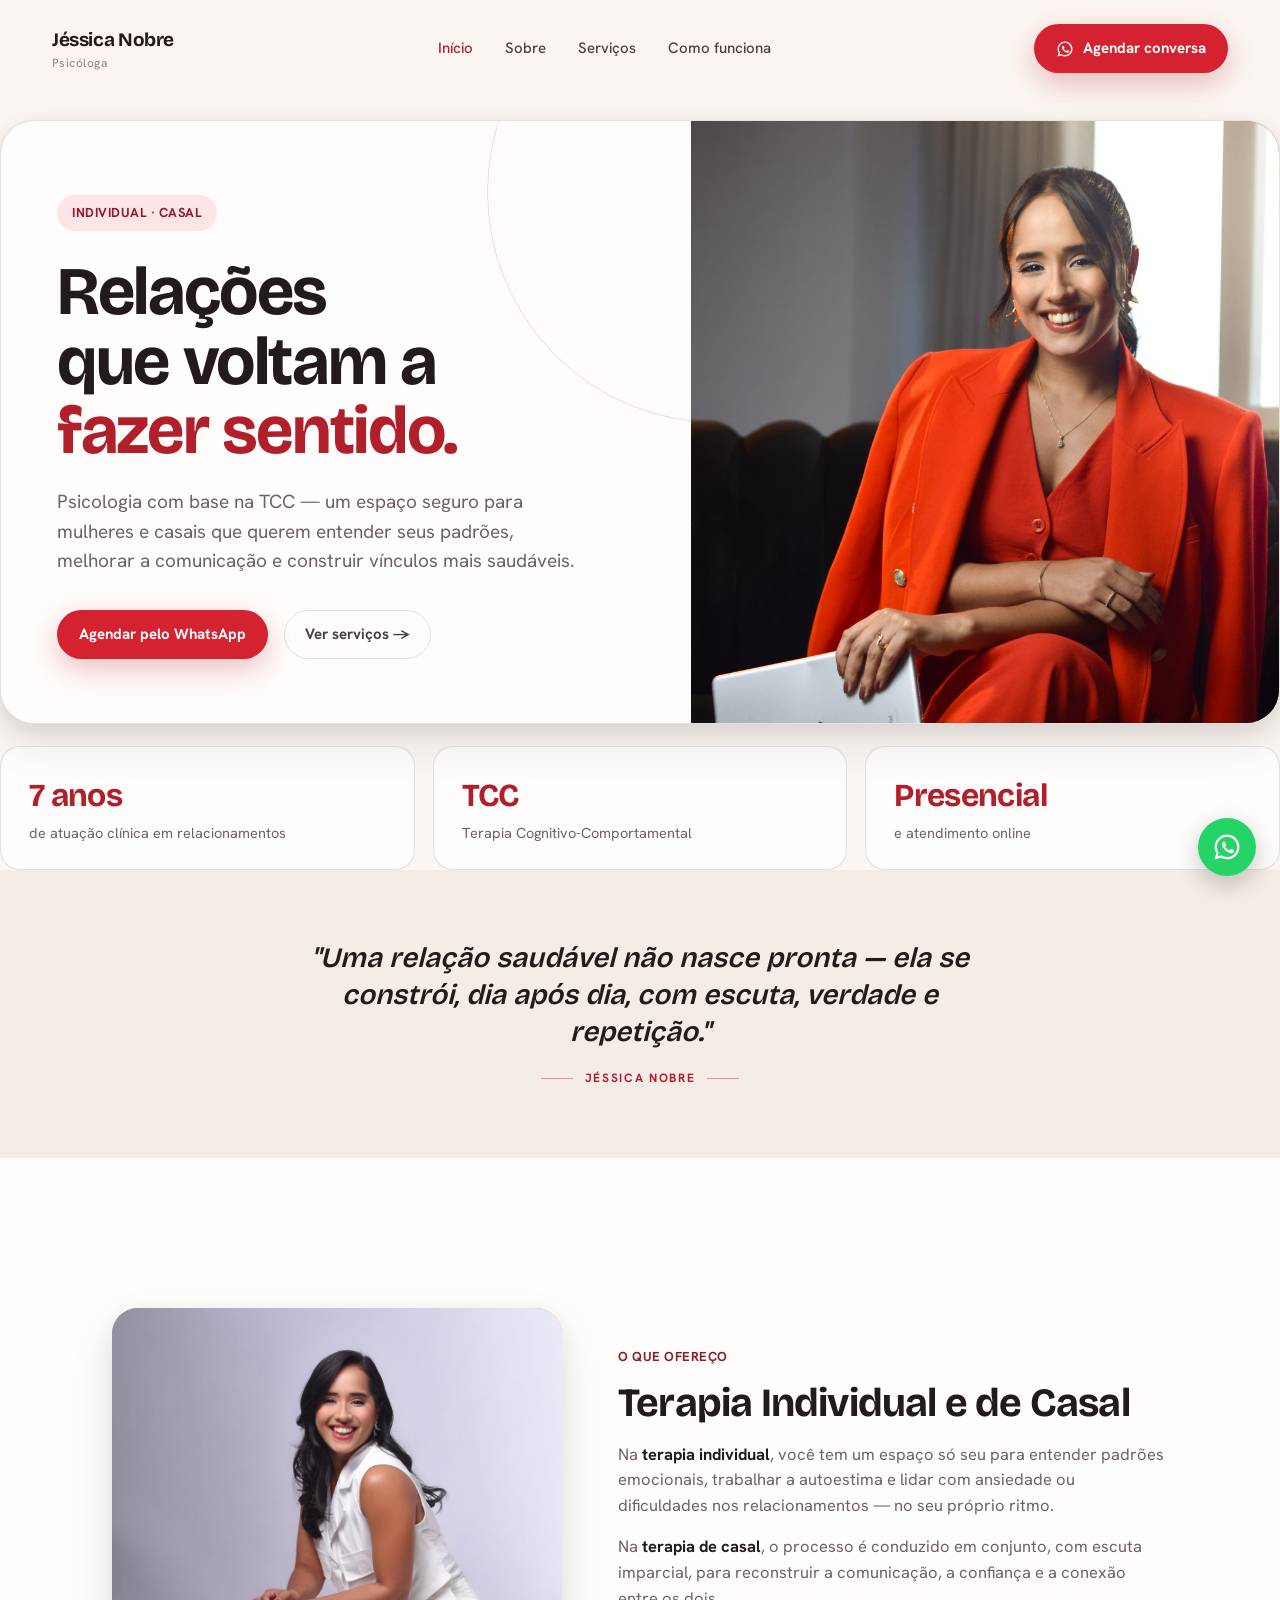
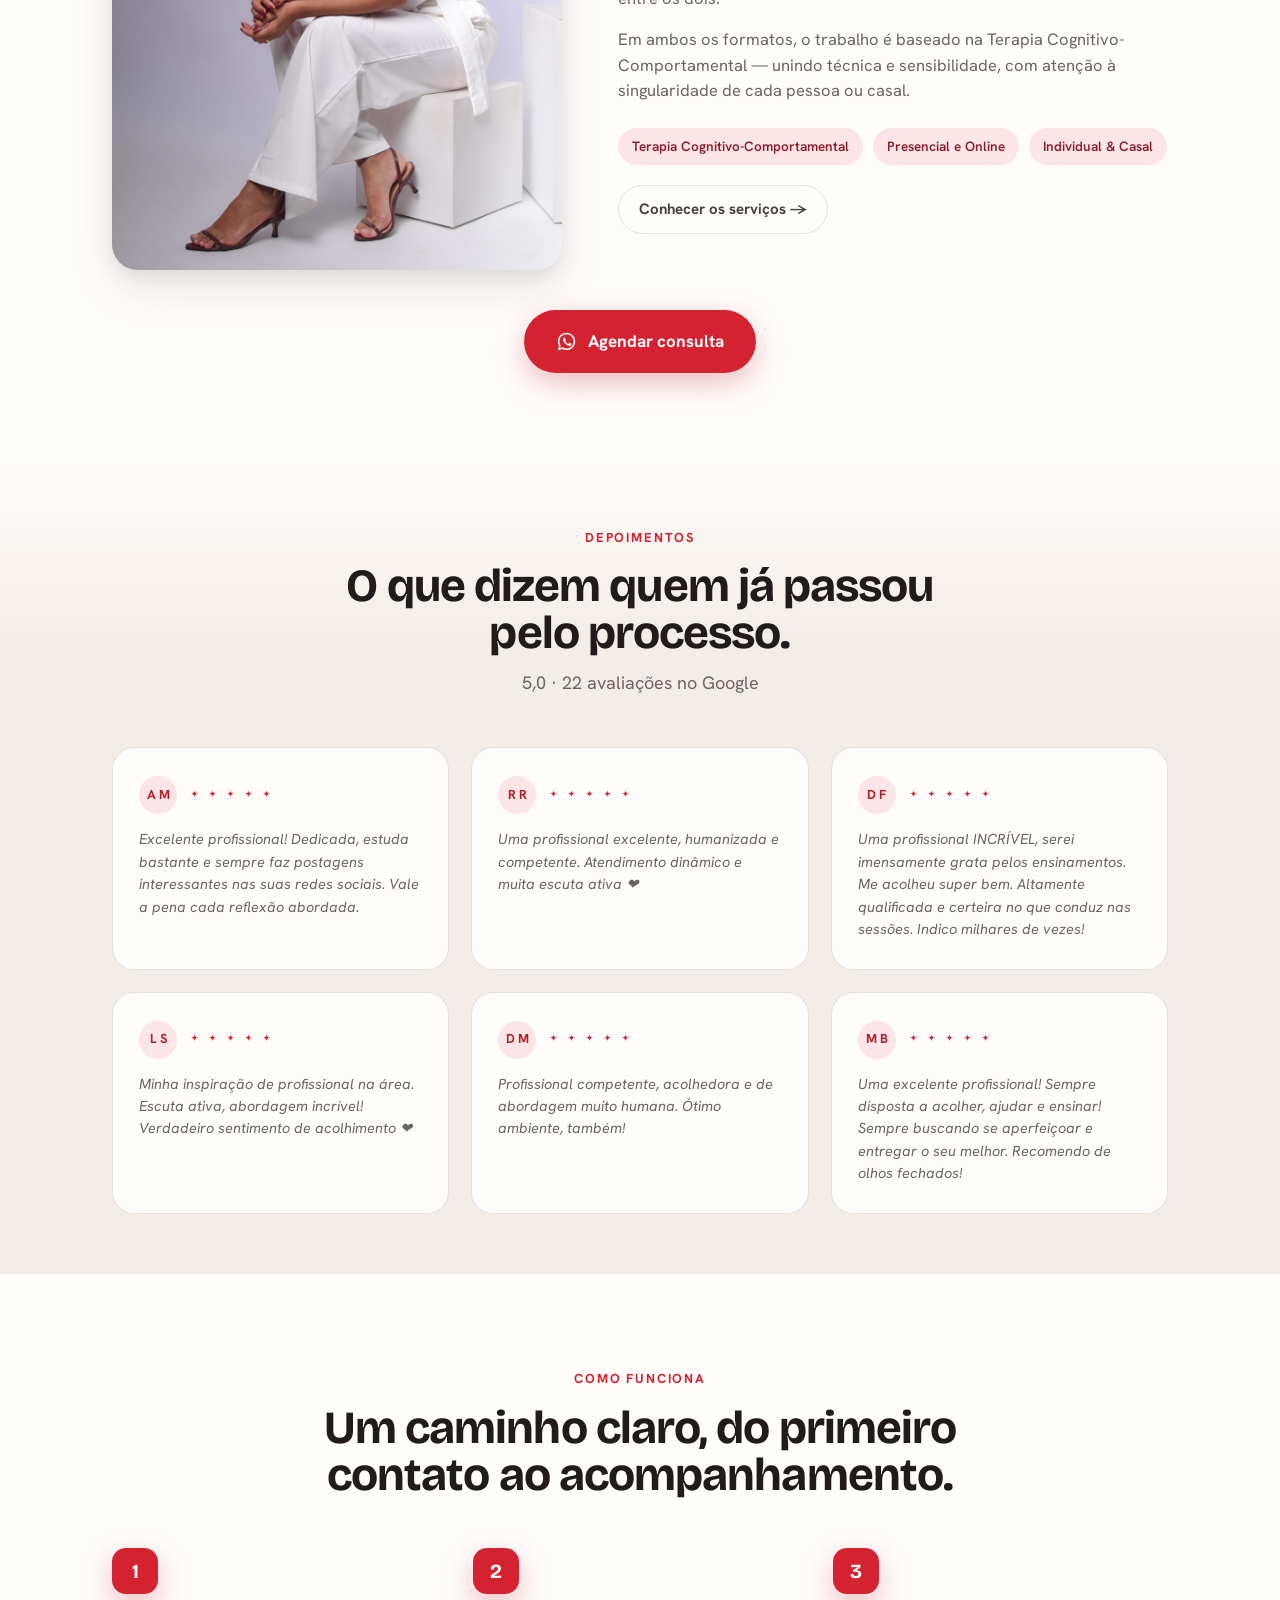
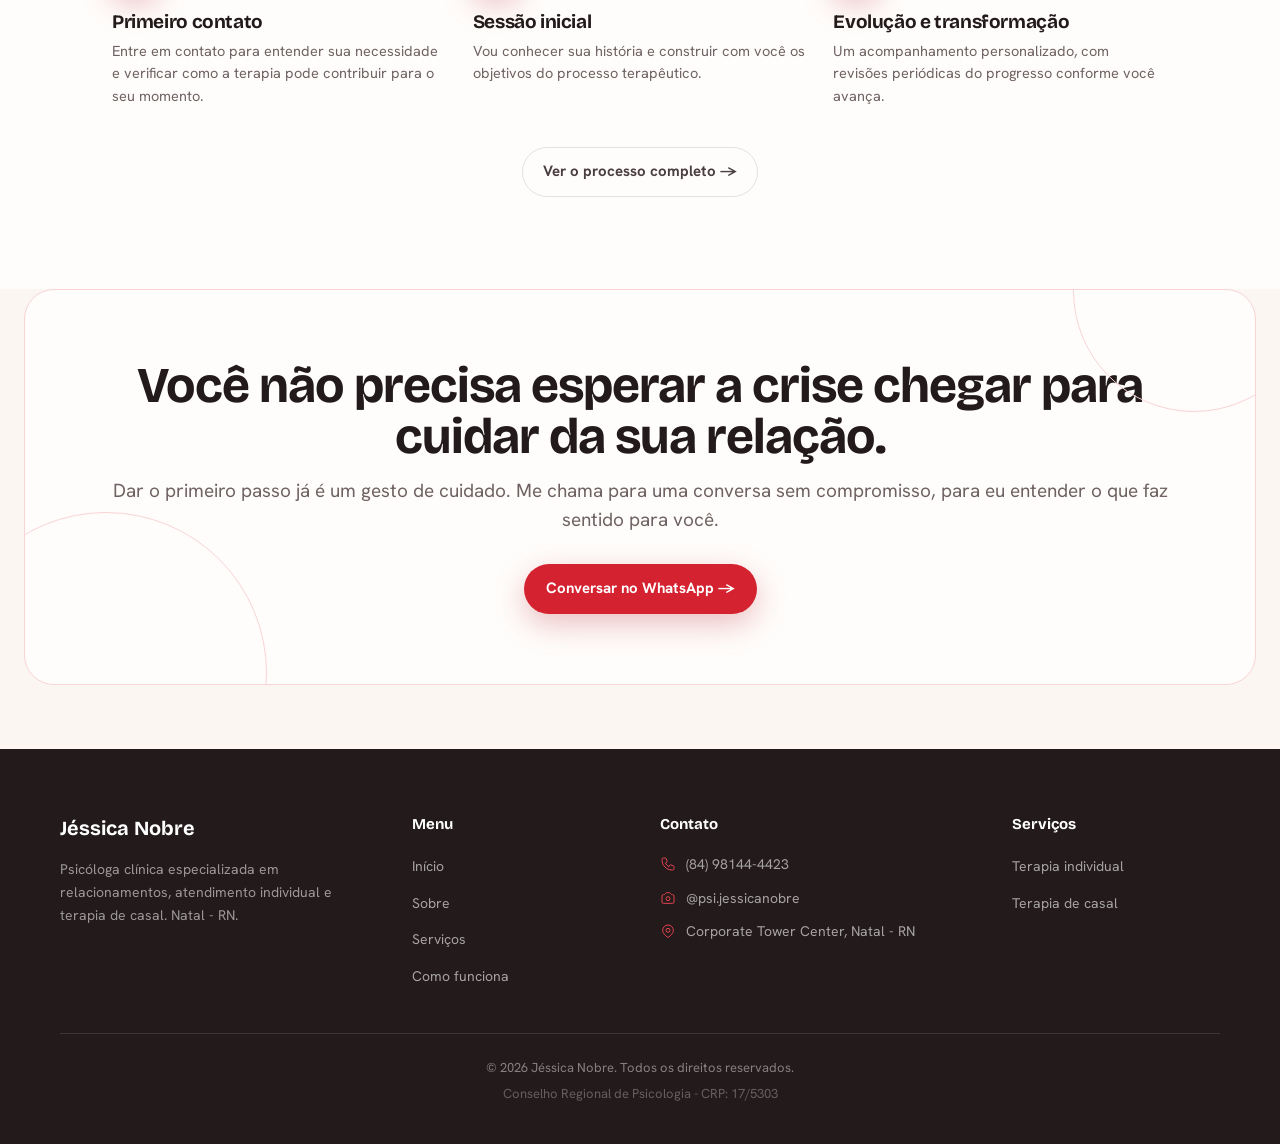
==== index.html @ 58157f89 "Site inicial - Jessica Nobre, Psicologa Site institucional completo: Home, Sobre, Servicos e Como fu" ====
<!DOCTYPE html>
<html lang="pt-BR">
<head>
<meta charset="utf-8">
<meta name="viewport" content="width=device-width, initial-scale=1">
<title>Jéssica Nobre — Psicóloga · Casal &amp; Família</title>
<link rel="preconnect" href="https://fonts.googleapis.com">
<link rel="preconnect" href="https://fonts.gstatic.com" crossorigin>
<link href="https://fonts.googleapis.com/css2?family=Bricolage+Grotesque:wght@400;600;700;800&family=Hanken+Grotesk:wght@400;500;600;700&display=swap" rel="stylesheet">
<link rel="stylesheet" href="style.css">
</head>
<body>

<nav class="nav">
  <a href="index.html" class="brand">
    <span class="nm">Jéssica Nobre<span>Psicóloga</span></span>
  </a>

  <button class="navtoggle" aria-label="Abrir menu">
    <span></span><span></span><span></span>
  </button>

  <div class="navmenu">
    <div class="navlinks">
      <a href="index.html" class="active">Início</a>
      <a href="sobre.html">Sobre</a>
      <a href="servicos.html">Serviços</a>
      <a href="como-funciona.html">Como funciona</a>
    </div>
    <a class="btn-wa" href="https://wa.me/5584981444423?text=Ol%C3%A1%2C%20J%C3%A9ssica%21%20Gostaria%20de%20agendar%20uma%20conversa." target="_blank" rel="noopener noreferrer">
      <svg viewBox="0 0 24 24" fill="currentColor" width="18" height="18">
        <path d="M12.04 2C6.58 2 2.13 6.45 2.13 11.91c0 1.75.46 3.45 1.32 4.95L2 22l5.25-1.38a9.9 9.9 0 0 0 4.79 1.22h.01c5.46 0 9.91-4.45 9.91-9.91 0-2.65-1.03-5.14-2.9-7.01A9.82 9.82 0 0 0 12.04 2Zm0 1.82c2.16 0 4.18.84 5.71 2.37a8.02 8.02 0 0 1 2.37 5.72c0 4.46-3.63 8.09-8.1 8.09a8.1 8.1 0 0 1-4.13-1.13l-.3-.18-3.07.81.82-3-.19-.31a8.05 8.05 0 0 1-1.24-4.29c0-4.46 3.63-8.09 8.1-8.09Zm-2.6 3.98c-.16 0-.42.06-.64.3-.22.24-.85.83-.85 2.02 0 1.19.87 2.34.99 2.5.12.16 1.7 2.6 4.12 3.64.58.25 1.03.4 1.38.51.58.18 1.11.16 1.53.1.47-.07 1.43-.58 1.63-1.15.2-.56.2-1.05.14-1.15-.06-.1-.22-.16-.46-.28-.24-.12-1.43-.71-1.65-.79-.22-.08-.38-.12-.54.12-.16.24-.62.79-.76.95-.14.16-.28.18-.52.06-.24-.12-1.02-.38-1.94-1.2-.72-.64-1.2-1.43-1.34-1.67-.14-.24-.01-.37.11-.49.11-.11.24-.28.36-.42.12-.14.16-.24.24-.4.08-.16.04-.3-.02-.42-.06-.12-.54-1.3-.74-1.78-.2-.47-.4-.4-.54-.41h-.46Z"/>
      </svg>
      Agendar conversa
    </a>
  </div>
</nav>

<section class="hero">
  <div class="hero-inner">
    <div class="hero-l">
      <span class="eyebrow">Individual · Casal</span>
      <h1>Relações que voltam a <em>fazer sentido.</em></h1>
      <p>Psicologia com base na TCC — um espaço seguro para mulheres e casais que querem entender seus padrões, melhorar a comunicação e construir vínculos mais saudáveis.</p>
      <div class="hero-cta">
        <a class="btn-wa" href="https://wa.me/5584981444423?text=Ol%C3%A1%2C%20J%C3%A9ssica%21%20Gostaria%20de%20agendar%20uma%20conversa." target="_blank" rel="noopener noreferrer">Agendar pelo WhatsApp</a>
        <a class="ghost" href="servicos.html">Ver serviços →</a>
      </div>
    </div>
    <div class="hero-photo ph"><img src="img/hero.jpg" alt="Jéssica Nobre"></div>
  </div>
</section>

<div class="stats">
  <div class="stat"><b>7 anos</b><span>de atuação clínica em relacionamentos</span></div>
  <div class="stat"><b>TCC</b><span>Terapia Cognitivo-Comportamental</span></div>
  <div class="stat"><b>Presencial</b><span>e atendimento online</span></div>
</div>

<section class="quote-sec">
  <div class="wrap">
    <div class="quote">
      <p>"Uma relação saudável não nasce pronta — ela se constrói, dia após dia, com escuta, verdade e repetição."</p>
      <div class="quote-line"><span class="bar"></span><span class="who">Jéssica Nobre</span><span class="bar"></span></div>
    </div>
  </div>
</section>

<section class="sec band-white push-down">
  <div class="wrap about-grid">
    <div class="about-photo ph"><img src="img/servico-principal.jpg" alt="Jéssica Nobre"></div>
    <div class="about">
      <span class="eyebrow">O que ofereço</span>
      <h2>Terapia Individual e de Casal</h2>
      <p>Na <strong>terapia individual</strong>, você tem um espaço só seu para entender padrões emocionais, trabalhar a autoestima e lidar com ansiedade ou dificuldades nos relacionamentos — no seu próprio ritmo.</p>
      <p>Na <strong>terapia de casal</strong>, o processo é conduzido em conjunto, com escuta imparcial, para reconstruir a comunicação, a confiança e a conexão entre os dois.</p>
      <p>Em ambos os formatos, o trabalho é baseado na Terapia Cognitivo-Comportamental — unindo técnica e sensibilidade, com atenção à singularidade de cada pessoa ou casal.</p>
      <div class="creds">
        <span>Terapia Cognitivo-Comportamental</span>
        <span>Presencial e Online</span>
        <span>Individual &amp; Casal</span>
      </div>
      <a class="ghost" href="servicos.html">Conhecer os serviços →</a>
    </div>
  </div>
  <div class="wrap" style="text-align: center; margin-top: 40px;">
    <a class="btn-wa lg" href="https://wa.me/5584981444423?text=Ol%C3%A1%2C%20J%C3%A9ssica%21%20Gostaria%20de%20agendar%20uma%20conversa." target="_blank" rel="noopener noreferrer">
      <svg viewBox="0 0 24 24" fill="currentColor">
        <path d="M12.04 2C6.58 2 2.13 6.45 2.13 11.91c0 1.75.46 3.45 1.32 4.95L2 22l5.25-1.38a9.9 9.9 0 0 0 4.79 1.22h.01c5.46 0 9.91-4.45 9.91-9.91 0-2.65-1.03-5.14-2.9-7.01A9.82 9.82 0 0 0 12.04 2Zm0 1.82c2.16 0 4.18.84 5.71 2.37a8.02 8.02 0 0 1 2.37 5.72c0 4.46-3.63 8.09-8.1 8.09a8.1 8.1 0 0 1-4.13-1.13l-.3-.18-3.07.81.82-3-.19-.31a8.05 8.05 0 0 1-1.24-4.29c0-4.46 3.63-8.09 8.1-8.09Zm-2.6 3.98c-.16 0-.42.06-.64.3-.22.24-.85.83-.85 2.02 0 1.19.87 2.34.99 2.5.12.16 1.7 2.6 4.12 3.64.58.25 1.03.4 1.38.51.58.18 1.11.16 1.53.1.47-.07 1.43-.58 1.63-1.15.2-.56.2-1.05.14-1.15-.06-.1-.22-.16-.46-.28-.24-.12-1.43-.71-1.65-.79-.22-.08-.38-.12-.54.12-.16.24-.62.79-.76.95-.14.16-.28.18-.52.06-.24-.12-1.02-.38-1.94-1.2-.72-.64-1.2-1.43-1.34-1.67-.14-.24-.01-.37.11-.49.11-.11.24-.28.36-.42.12-.14.16-.24.24-.4.08-.16.04-.3-.02-.42-.06-.12-.54-1.3-.74-1.78-.2-.47-.4-.4-.54-.41h-.46Z"/>
      </svg>
      Agendar consulta
    </a>
  </div>
</section>

<section class="sec tight fade-sand-top">
  <div class="wrap">
    <div class="sec-head center">
      <span class="eyebrow">Depoimentos</span>
      <h2>O que dizem quem já passou pelo processo.</h2>
      <p>5,0 · 22 avaliações no Google</p>
    </div>
    <div class="testi-grid">
      <div class="testi">
        <div class="who">
          <div class="avatar">A M</div>
          <div>
            <div class="stars">
              <svg viewBox="0 0 24 24" fill="currentColor"><path d="M12 3.5c.4 3.6 1.9 5.1 5.5 5.5-3.6.4-5.1 1.9-5.5 5.5-.4-3.6-1.9-5.1-5.5-5.5 3.6-.4 5.1-1.9 5.5-5.5Z"/></svg>
              <svg viewBox="0 0 24 24" fill="currentColor"><path d="M12 3.5c.4 3.6 1.9 5.1 5.5 5.5-3.6.4-5.1 1.9-5.5 5.5-.4-3.6-1.9-5.1-5.5-5.5 3.6-.4 5.1-1.9 5.5-5.5Z"/></svg>
              <svg viewBox="0 0 24 24" fill="currentColor"><path d="M12 3.5c.4 3.6 1.9 5.1 5.5 5.5-3.6.4-5.1 1.9-5.5 5.5-.4-3.6-1.9-5.1-5.5-5.5 3.6-.4 5.1-1.9 5.5-5.5Z"/></svg>
              <svg viewBox="0 0 24 24" fill="currentColor"><path d="M12 3.5c.4 3.6 1.9 5.1 5.5 5.5-3.6.4-5.1 1.9-5.5 5.5-.4-3.6-1.9-5.1-5.5-5.5 3.6-.4 5.1-1.9 5.5-5.5Z"/></svg>
              <svg viewBox="0 0 24 24" fill="currentColor"><path d="M12 3.5c.4 3.6 1.9 5.1 5.5 5.5-3.6.4-5.1 1.9-5.5 5.5-.4-3.6-1.9-5.1-5.5-5.5 3.6-.4 5.1-1.9 5.5-5.5Z"/></svg>
            </div>
          </div>
        </div>
        <p class="txt">Excelente profissional! Dedicada, estuda bastante e sempre faz postagens interessantes nas suas redes sociais. Vale a pena cada reflexão abordada.</p>
      </div>
      <div class="testi">
        <div class="who">
          <div class="avatar">R R</div>
          <div>
            <div class="stars">
              <svg viewBox="0 0 24 24" fill="currentColor"><path d="M12 3.5c.4 3.6 1.9 5.1 5.5 5.5-3.6.4-5.1 1.9-5.5 5.5-.4-3.6-1.9-5.1-5.5-5.5 3.6-.4 5.1-1.9 5.5-5.5Z"/></svg>
              <svg viewBox="0 0 24 24" fill="currentColor"><path d="M12 3.5c.4 3.6 1.9 5.1 5.5 5.5-3.6.4-5.1 1.9-5.5 5.5-.4-3.6-1.9-5.1-5.5-5.5 3.6-.4 5.1-1.9 5.5-5.5Z"/></svg>
              <svg viewBox="0 0 24 24" fill="currentColor"><path d="M12 3.5c.4 3.6 1.9 5.1 5.5 5.5-3.6.4-5.1 1.9-5.5 5.5-.4-3.6-1.9-5.1-5.5-5.5 3.6-.4 5.1-1.9 5.5-5.5Z"/></svg>
              <svg viewBox="0 0 24 24" fill="currentColor"><path d="M12 3.5c.4 3.6 1.9 5.1 5.5 5.5-3.6.4-5.1 1.9-5.5 5.5-.4-3.6-1.9-5.1-5.5-5.5 3.6-.4 5.1-1.9 5.5-5.5Z"/></svg>
              <svg viewBox="0 0 24 24" fill="currentColor"><path d="M12 3.5c.4 3.6 1.9 5.1 5.5 5.5-3.6.4-5.1 1.9-5.5 5.5-.4-3.6-1.9-5.1-5.5-5.5 3.6-.4 5.1-1.9 5.5-5.5Z"/></svg>
            </div>
          </div>
        </div>
        <p class="txt">Uma profissional excelente, humanizada e competente. Atendimento dinâmico e muita escuta ativa ❤️</p>
      </div>
      <div class="testi">
        <div class="who">
          <div class="avatar">D F</div>
          <div>
            <div class="stars">
              <svg viewBox="0 0 24 24" fill="currentColor"><path d="M12 3.5c.4 3.6 1.9 5.1 5.5 5.5-3.6.4-5.1 1.9-5.5 5.5-.4-3.6-1.9-5.1-5.5-5.5 3.6-.4 5.1-1.9 5.5-5.5Z"/></svg>
              <svg viewBox="0 0 24 24" fill="currentColor"><path d="M12 3.5c.4 3.6 1.9 5.1 5.5 5.5-3.6.4-5.1 1.9-5.5 5.5-.4-3.6-1.9-5.1-5.5-5.5 3.6-.4 5.1-1.9 5.5-5.5Z"/></svg>
              <svg viewBox="0 0 24 24" fill="currentColor"><path d="M12 3.5c.4 3.6 1.9 5.1 5.5 5.5-3.6.4-5.1 1.9-5.5 5.5-.4-3.6-1.9-5.1-5.5-5.5 3.6-.4 5.1-1.9 5.5-5.5Z"/></svg>
              <svg viewBox="0 0 24 24" fill="currentColor"><path d="M12 3.5c.4 3.6 1.9 5.1 5.5 5.5-3.6.4-5.1 1.9-5.5 5.5-.4-3.6-1.9-5.1-5.5-5.5 3.6-.4 5.1-1.9 5.5-5.5Z"/></svg>
              <svg viewBox="0 0 24 24" fill="currentColor"><path d="M12 3.5c.4 3.6 1.9 5.1 5.5 5.5-3.6.4-5.1 1.9-5.5 5.5-.4-3.6-1.9-5.1-5.5-5.5 3.6-.4 5.1-1.9 5.5-5.5Z"/></svg>
            </div>
          </div>
        </div>
        <p class="txt">Uma profissional INCRÍVEL, serei imensamente grata pelos ensinamentos. Me acolheu super bem. Altamente qualificada e certeira no que conduz nas sessões. Indico milhares de vezes!</p>
      </div>
      <div class="testi">
        <div class="who">
          <div class="avatar">L S</div>
          <div>
            <div class="stars">
              <svg viewBox="0 0 24 24" fill="currentColor"><path d="M12 3.5c.4 3.6 1.9 5.1 5.5 5.5-3.6.4-5.1 1.9-5.5 5.5-.4-3.6-1.9-5.1-5.5-5.5 3.6-.4 5.1-1.9 5.5-5.5Z"/></svg>
              <svg viewBox="0 0 24 24" fill="currentColor"><path d="M12 3.5c.4 3.6 1.9 5.1 5.5 5.5-3.6.4-5.1 1.9-5.5 5.5-.4-3.6-1.9-5.1-5.5-5.5 3.6-.4 5.1-1.9 5.5-5.5Z"/></svg>
              <svg viewBox="0 0 24 24" fill="currentColor"><path d="M12 3.5c.4 3.6 1.9 5.1 5.5 5.5-3.6.4-5.1 1.9-5.5 5.5-.4-3.6-1.9-5.1-5.5-5.5 3.6-.4 5.1-1.9 5.5-5.5Z"/></svg>
              <svg viewBox="0 0 24 24" fill="currentColor"><path d="M12 3.5c.4 3.6 1.9 5.1 5.5 5.5-3.6.4-5.1 1.9-5.5 5.5-.4-3.6-1.9-5.1-5.5-5.5 3.6-.4 5.1-1.9 5.5-5.5Z"/></svg>
              <svg viewBox="0 0 24 24" fill="currentColor"><path d="M12 3.5c.4 3.6 1.9 5.1 5.5 5.5-3.6.4-5.1 1.9-5.5 5.5-.4-3.6-1.9-5.1-5.5-5.5 3.6-.4 5.1-1.9 5.5-5.5Z"/></svg>
            </div>
          </div>
        </div>
        <p class="txt">Minha inspiração de profissional na área. Escuta ativa, abordagem incrível! Verdadeiro sentimento de acolhimento ❤️</p>
      </div>
      <div class="testi">
        <div class="who">
          <div class="avatar">D M</div>
          <div>
            <div class="stars">
              <svg viewBox="0 0 24 24" fill="currentColor"><path d="M12 3.5c.4 3.6 1.9 5.1 5.5 5.5-3.6.4-5.1 1.9-5.5 5.5-.4-3.6-1.9-5.1-5.5-5.5 3.6-.4 5.1-1.9 5.5-5.5Z"/></svg>
              <svg viewBox="0 0 24 24" fill="currentColor"><path d="M12 3.5c.4 3.6 1.9 5.1 5.5 5.5-3.6.4-5.1 1.9-5.5 5.5-.4-3.6-1.9-5.1-5.5-5.5 3.6-.4 5.1-1.9 5.5-5.5Z"/></svg>
              <svg viewBox="0 0 24 24" fill="currentColor"><path d="M12 3.5c.4 3.6 1.9 5.1 5.5 5.5-3.6.4-5.1 1.9-5.5 5.5-.4-3.6-1.9-5.1-5.5-5.5 3.6-.4 5.1-1.9 5.5-5.5Z"/></svg>
              <svg viewBox="0 0 24 24" fill="currentColor"><path d="M12 3.5c.4 3.6 1.9 5.1 5.5 5.5-3.6.4-5.1 1.9-5.5 5.5-.4-3.6-1.9-5.1-5.5-5.5 3.6-.4 5.1-1.9 5.5-5.5Z"/></svg>
              <svg viewBox="0 0 24 24" fill="currentColor"><path d="M12 3.5c.4 3.6 1.9 5.1 5.5 5.5-3.6.4-5.1 1.9-5.5 5.5-.4-3.6-1.9-5.1-5.5-5.5 3.6-.4 5.1-1.9 5.5-5.5Z"/></svg>
            </div>
          </div>
        </div>
        <p class="txt">Profissional competente, acolhedora e de abordagem muito humana. Ótimo ambiente, também!</p>
      </div>
      <div class="testi">
        <div class="who">
          <div class="avatar">M B</div>
          <div>
            <div class="stars">
              <svg viewBox="0 0 24 24" fill="currentColor"><path d="M12 3.5c.4 3.6 1.9 5.1 5.5 5.5-3.6.4-5.1 1.9-5.5 5.5-.4-3.6-1.9-5.1-5.5-5.5 3.6-.4 5.1-1.9 5.5-5.5Z"/></svg>
              <svg viewBox="0 0 24 24" fill="currentColor"><path d="M12 3.5c.4 3.6 1.9 5.1 5.5 5.5-3.6.4-5.1 1.9-5.5 5.5-.4-3.6-1.9-5.1-5.5-5.5 3.6-.4 5.1-1.9 5.5-5.5Z"/></svg>
              <svg viewBox="0 0 24 24" fill="currentColor"><path d="M12 3.5c.4 3.6 1.9 5.1 5.5 5.5-3.6.4-5.1 1.9-5.5 5.5-.4-3.6-1.9-5.1-5.5-5.5 3.6-.4 5.1-1.9 5.5-5.5Z"/></svg>
              <svg viewBox="0 0 24 24" fill="currentColor"><path d="M12 3.5c.4 3.6 1.9 5.1 5.5 5.5-3.6.4-5.1 1.9-5.5 5.5-.4-3.6-1.9-5.1-5.5-5.5 3.6-.4 5.1-1.9 5.5-5.5Z"/></svg>
              <svg viewBox="0 0 24 24" fill="currentColor"><path d="M12 3.5c.4 3.6 1.9 5.1 5.5 5.5-3.6.4-5.1 1.9-5.5 5.5-.4-3.6-1.9-5.1-5.5-5.5 3.6-.4 5.1-1.9 5.5-5.5Z"/></svg>
            </div>
          </div>
        </div>
        <p class="txt">Uma excelente profissional! Sempre disposta a acolher, ajudar e ensinar! Sempre buscando se aperfeiçoar e entregar o seu melhor. Recomendo de olhos fechados!</p>
      </div>
    </div>
  </div>
</section>

<section class="sec band-white">
  <div class="wrap">
    <div class="sec-head center">
      <span class="eyebrow">Como funciona</span>
      <h2>Um caminho claro, do primeiro contato ao acompanhamento.</h2>
    </div>
    <div class="steps" style="grid-template-columns: repeat(3, 1fr);">
      <div class="step"><div class="n">1</div><h4>Primeiro contato</h4><p>Entre em contato para entender sua necessidade e verificar como a terapia pode contribuir para o seu momento.</p></div>
      <div class="step"><div class="n">2</div><h4>Sessão inicial</h4><p>Vou conhecer sua história e construir com você os objetivos do processo terapêutico.</p></div>
      <div class="step"><div class="n">3</div><h4>Evolução e transformação</h4><p>Um acompanhamento personalizado, com revisões periódicas do progresso conforme você avança.</p></div>
    </div>
    <div style="text-align: center; margin-top: 40px;">
      <a class="ghost" href="como-funciona.html">Ver o processo completo →</a>
    </div>
  </div>
</section>

<section class="cta">
  <h2>Você não precisa esperar a crise chegar para cuidar da sua relação.</h2>
  <p>Dar o primeiro passo já é um gesto de cuidado. Me chama para uma conversa sem compromisso, para eu entender o que faz sentido para você.</p>
  <a class="btn-wa" href="https://wa.me/5584981444423?text=Ol%C3%A1%2C%20J%C3%A9ssica%21%20Gostaria%20de%20agendar%20uma%20conversa." target="_blank" rel="noopener noreferrer">Conversar no WhatsApp →</a>
</section>

<footer class="foot">
  <div class="foot-grid">
    <div class="foot-brand">
      <span class="nm">Jéssica Nobre</span>
      <p>Psicóloga clínica especializada em relacionamentos, atendimento individual e terapia de casal. Natal - RN.</p>
    </div>
    <div>
      <h5>Menu</h5>
      <ul>
        <li><a href="index.html">Início</a></li>
        <li><a href="sobre.html">Sobre</a></li>
        <li><a href="servicos.html">Serviços</a></li>
        <li><a href="como-funciona.html">Como funciona</a></li>
      </ul>
    </div>
    <div>
      <h5>Contato</h5>
      <ul class="foot-contact">
        <li>
          <svg viewBox="0 0 24 24" fill="none" stroke="currentColor" stroke-width="1.5"><path d="M3 5a2 2 0 012-2h3.28a1 1 0 01.948.684l1.498 4.493a1 1 0 01-.502 1.21l-2.257 1.13a11.042 11.042 0 005.516 5.516l1.13-2.257a1 1 0 011.21-.502l4.493 1.498a1 1 0 01.684.949V19a2 2 0 01-2 2h-1C9.716 21 3 14.284 3 6V5z"/></svg>
          <a href="https://wa.me/5584981444423?text=Ol%C3%A1%2C%20J%C3%A9ssica%21%20Gostaria%20de%20agendar%20uma%20conversa." target="_blank" rel="noopener noreferrer">(84) 98144-4423</a>
        </li>
        <li>
          <svg viewBox="0 0 24 24" fill="none" stroke="currentColor" stroke-width="1.5"><path d="M3 9a2 2 0 012-2h.93a2 2 0 001.664-.89l.812-1.22A2 2 0 0110.07 4h3.86a2 2 0 011.664.89l.812 1.22A2 2 0 0018.07 7H19a2 2 0 012 2v9a2 2 0 01-2 2H5a2 2 0 01-2-2V9z"/><path d="M15 13a3 3 0 11-6 0 3 3 0 016 0z"/></svg>
          <a href="https://instagram.com/psi.jessicanobre" target="_blank" rel="noopener noreferrer">@psi.jessicanobre</a>
        </li>
        <li>
          <svg viewBox="0 0 24 24" fill="none" stroke="currentColor" stroke-width="1.5"><path d="M17.657 16.657L13.414 20.9a1.998 1.998 0 01-2.827 0l-4.244-4.243a8 8 0 1111.314 0z"/><path d="M15 11a3 3 0 11-6 0 3 3 0 016 0z"/></svg>
          <span>Corporate Tower Center, Natal - RN</span>
        </li>
      </ul>
    </div>
    <div>
      <h5>Serviços</h5>
      <ul>
        <li><a href="servicos.html">Terapia individual</a></li>
        <li><a href="servicos.html">Terapia de casal</a></li>
      </ul>
    </div>
  </div>
  <div class="foot-bottom">
    <p>© 2026 Jéssica Nobre. Todos os direitos reservados.</p>
    <p>Conselho Regional de Psicologia - CRP: 17/5303</p>
  </div>
</footer>

<a class="wa-float" href="https://wa.me/5584981444423?text=Ol%C3%A1%2C%20J%C3%A9ssica%21%20Gostaria%20de%20agendar%20uma%20conversa." target="_blank" rel="noopener noreferrer" aria-label="Falar no WhatsApp">
  <svg viewBox="0 0 24 24" fill="currentColor" width="30" height="30">
    <path d="M12.04 2C6.58 2 2.13 6.45 2.13 11.91c0 1.75.46 3.45 1.32 4.95L2 22l5.25-1.38a9.9 9.9 0 0 0 4.79 1.22h.01c5.46 0 9.91-4.45 9.91-9.91 0-2.65-1.03-5.14-2.9-7.01A9.82 9.82 0 0 0 12.04 2Zm0 1.82c2.16 0 4.18.84 5.71 2.37a8.02 8.02 0 0 1 2.37 5.72c0 4.46-3.63 8.09-8.1 8.09a8.1 8.1 0 0 1-4.13-1.13l-.3-.18-3.07.81.82-3-.19-.31a8.05 8.05 0 0 1-1.24-4.29c0-4.46 3.63-8.09 8.1-8.09Zm-2.6 3.98c-.16 0-.42.06-.64.3-.22.24-.85.83-.85 2.02 0 1.19.87 2.34.99 2.5.12.16 1.7 2.6 4.12 3.64.58.25 1.03.4 1.38.51.58.18 1.11.16 1.53.1.47-.07 1.43-.58 1.63-1.15.2-.56.2-1.05.14-1.15-.06-.1-.22-.16-.46-.28-.24-.12-1.43-.71-1.65-.79-.22-.08-.38-.12-.54.12-.16.24-.62.79-.76.95-.14.16-.28.18-.52.06-.24-.12-1.02-.38-1.94-1.2-.72-.64-1.2-1.43-1.34-1.67-.14-.24-.01-.37.11-.49.11-.11.24-.28.36-.42.12-.14.16-.24.24-.4.08-.16.04-.3-.02-.42-.06-.12-.54-1.3-.74-1.78-.2-.47-.4-.4-.54-.41h-.46Z"/>
  </svg>
</a>

<script src="script.js"></script>
</body>
</html>
---- style.css ----
/* ============================================================
   Jéssica Nobre — Psicóloga · Casal & Família
   Direção Afirmativo (bold, vermelho dominante, geométrico)
   Display: Bricolage Grotesque · Body: Hanken Grotesk
   ============================================================ */

:root {
  /* vermelhos */
  --red-800: #6E1620;
  --red-700: #8E1C28;
  --red-600: #B11F2B;
  --red-500: #D42230;
  --red-400: #E4434F;
  --red-300: #F08A91;
  --red-150: #F8D4D6;
  --red-100: #FBE5E6;
  --red-50:  #FDF1F1;

  /* neutros quentes */
  --ink:    #221A1B;
  --ink-2:  #4A3F40;
  --muted:  #6F6263;
  --faint:  #9C8F90;
  --cream:  #FBF6F2;
  --paper:  #FFFDFB;
  --sand:   #F4ECE6;
  --line:   rgba(34,26,27,0.12);

  --shadow-sm: 0 1px 2px rgba(34,26,27,.05), 0 3px 10px rgba(34,26,27,.05);
  --shadow-md: 0 6px 18px rgba(34,26,27,.08), 0 18px 44px rgba(34,26,27,.10);
  --shadow-red: 0 10px 30px rgba(180,31,43,.28);
}

* { box-sizing: border-box; }

html, body {
  margin: 0;
  min-height: 100%;
  background: var(--cream);
}

body {
  color: var(--ink);
  padding-top: 92px;
  font-family: "Hanken Grotesk", system-ui, sans-serif;
  -webkit-font-smoothing: antialiased;
  text-rendering: optimizeLegibility;
  font-size: 16px;
  line-height: 1.55;
}

img { display: block; max-width: 100%; }
.btn-wa, .ghost, .navlinks a { white-space: nowrap; }
a { text-decoration: none; }

h1, h2, h3, h4, .display {
  font-family: "Bricolage Grotesque", system-ui, sans-serif; font-weight: 700;
  letter-spacing: -.02em; line-height: 1.02;
}

/* placeholder de foto base */
.ph { position: relative; overflow: hidden; background: linear-gradient(150deg, var(--red-300), var(--red-150)); }
.ph .ph-tag {
  position: absolute; left: 16px; bottom: 16px; z-index: 2;
  font-size: 11.5px; letter-spacing: .08em; font-weight: 700; text-transform: uppercase;
  background: rgba(255,255,255,.82); color: var(--red-600);
  padding: 6px 11px; border-radius: 99px; backdrop-filter: blur(4px);
}
.ph img { width: 100%; height: 100%; object-fit: cover; object-position: top; display: block; }

/* NAV */
.nav {
  display: flex; align-items: center; justify-content: space-between;
  padding: 24px 52px;
  position: fixed; top: 0; left: 0; right: 0; z-index: 1000;
  background: transparent;
}
.brand { display: flex; align-items: center; gap: 12px; text-decoration: none; }
.brand .dot { width: 34px; height: 34px; border-radius: 11px; background: var(--red-500);
  display: flex; align-items: center; justify-content: center; color: #fff; box-shadow: var(--shadow-red); flex: 0 0 auto; }
.brand .dot svg { width: 19px; height: 19px; }
.brand .nm { font-family: "Bricolage Grotesque"; font-weight: 700; font-size: 19px; letter-spacing: -.02em; color: var(--ink); }
.brand .nm span { display: block; font-family: "Hanken Grotesk"; font-weight: 500; font-size: 12px; color: var(--faint); letter-spacing: .04em; }
.navmenu { display: contents; }
.navlinks { display: flex; gap: 32px; }
.navlinks a { font-size: 15px; font-weight: 500; color: var(--ink-2); }
.navlinks a:hover, .navlinks a.active { color: var(--red-600); }
.btn-wa {
  display: inline-flex; align-items: center; gap: 9px; background: var(--red-500); color: #fff;
  font-weight: 700; font-size: 15px; padding: 13px 22px; border-radius: 99px; box-shadow: var(--shadow-red);
  transition: transform .15s, background .15s; border: none; cursor: pointer;
}
.btn-wa:hover { background: var(--red-600); transform: translateY(-1px); }
.btn-wa svg { width: 18px; height: 18px; }
.btn-wa.lg { padding: 18px 32px; font-size: 17px; gap: 11px; }
.btn-wa.lg svg { width: 21px; height: 21px; }

.sec.push-down { padding-top: 150px; }

.navtoggle { display: none; background: none; border: none; cursor: pointer; padding: 6px; }
.navtoggle span { display: block; width: 24px; height: 2px; background: var(--ink); margin: 5px 0; border-radius: 2px; }

/* HERO */
.hero { padding: 28px 0 0; }
.hero-inner {
  margin: 0; background: var(--paper); color: var(--ink); border-radius: 34px; overflow: hidden;
  display: grid; grid-template-columns: 1.08fr .92fr; box-shadow: var(--shadow-md); position: relative;
  border: 1px solid var(--line);
  min-height: calc(100vh - 296px);
}
.hero-l { align-self: center; }
.hero-inner::before {
  content:""; position:absolute; width: 460px; height: 460px; border-radius: 50%;
  border: 1px solid var(--red-150); top: -160px; left: 38%;
}
.hero-l { padding: 66px 56px 56px; position: relative; z-index: 1; }
.hero .eyebrow, .sec-head .eyebrow, .about .eyebrow {
  display: inline-flex; align-items: center; gap: 8px; font-size: 13px; font-weight: 700; letter-spacing: .04em;
  text-transform: uppercase; background: var(--red-100); color: var(--red-700); padding: 8px 15px; border-radius: 99px;
  white-space: nowrap;
}
.sec-head .eyebrow, .about .eyebrow { background: none; padding: 0; }
.hero h1 { font-size: 68px; margin: 26px 0 22px; text-wrap: balance; }
.hero h1 em { font-style: normal; color: var(--red-600); }
.hero p { font-size: 19px; color: var(--muted); max-width: 28em; margin: 0 0 34px; }
.hero-cta { display: flex; align-items: center; gap: 16px; flex-wrap: wrap; }
.hero .btn-wa { background: var(--red-500); color: #fff; box-shadow: var(--shadow-red); }
.hero .btn-wa:hover { background: var(--red-600); }
.ghost { display: inline-flex; align-items: center; gap: 8px; font-weight: 700; font-size: 15px;
  color: var(--ink-2); border: 1.5px solid var(--line); padding: 12px 20px; border-radius: 99px; }
.ghost:hover { border-color: var(--ink); color: var(--ink); }
.ghost svg { width: 16px; height: 16px; }
.hero-photo { background: linear-gradient(160deg, var(--red-400), var(--red-700)); }
.hero-inner .hero-photo { position: absolute; grid-column: 2; grid-row: 1; inset: 0; }
.hero-photo .ph-tag { background: rgba(255,255,255,.9); }

/* Hero pequeno (páginas internas) */
.hero-simple { padding: 64px 52px 20px; max-width: 760px; margin: 0 auto; text-align: center; }
.hero-simple .eyebrow { background: var(--red-100); padding: 8px 15px; }
.hero-simple h1 { font-size: 48px; margin: 22px 0 16px; }
.hero-simple h1 em { font-style: normal; color: var(--red-600); }
.hero-simple p { font-size: 18px; color: var(--muted); margin: 0 auto; max-width: 34em; }

.stats { display: grid; grid-template-columns: repeat(3, 1fr); gap: 18px; margin: 22px 0 0; }
.stat { background: var(--paper); border: 1px solid var(--line); border-radius: 20px; padding: 24px 28px; }
.stat b { font-family: "Bricolage Grotesque"; font-size: 32px; font-weight: 700; color: var(--red-600); display: block; letter-spacing: -.02em; }
.stat span { font-size: 14.5px; color: var(--muted); }

.sec { padding: 92px 0; }
.sec.tight { padding: 60px 0; }
.wrap { max-width: 1160px; margin: 0 auto; padding: 0 52px; }
.sec-head { max-width: 640px; margin-bottom: 50px; }
.sec-head.center { max-width: 640px; margin-left: auto; margin-right: auto; text-align: center; }
.sec-head .eyebrow { font-size: 13px; font-weight: 700; letter-spacing: .14em; text-transform: uppercase; color: var(--red-500); }
.sec-head h2 { font-size: 46px; margin: 14px 0 12px; }
.sec-head p { font-size: 18px; color: var(--muted); margin: 0; }

.svc-grid { display: grid; grid-template-columns: repeat(2, 1fr); gap: 22px; }
.svc { background: var(--paper); border: 1px solid var(--line); border-radius: 24px; padding: 34px 30px;
  display: flex; flex-direction: column; gap: 14px; transition: transform .15s, box-shadow .15s; }
.svc:hover { transform: translateY(-4px); box-shadow: var(--shadow-md); }
.svc .top { display: flex; align-items: center; justify-content: space-between; }
.svc .idx { font-family: "Bricolage Grotesque"; font-size: 34px; font-weight: 700; color: var(--red-150); letter-spacing: -.02em; }
.svc h3 { font-size: 22px; margin: 6px 0 0; }
.svc p { font-size: 15.5px; color: var(--muted); margin: 0; flex: 1; }
.svc .more { font-size: 14.5px; font-weight: 700; color: var(--red-600); display: inline-flex; align-items: center; gap: 6px; }
.svc .more svg { width: 15px; height: 15px; }

.sec.dark { background: var(--sand); color: var(--ink); }
.sec.dark .sec-head h2 { color: var(--ink); }
.sec.dark .sec-head .eyebrow { color: var(--red-600); }
.steps { display: grid; grid-template-columns: repeat(4, 1fr); gap: 26px; }
.step .n { width: 46px; height: 46px; border-radius: 14px; background: var(--red-500);
  display: flex; align-items: center; justify-content: center; font-family: "Bricolage Grotesque"; font-weight: 700; font-size: 20px; color: #fff; box-shadow: var(--shadow-red); }
.step h4 { font-size: 19px; margin: 18px 0 8px; }
.step p { font-size: 14.5px; color: var(--muted); margin: 0; }

.about-grid { display: grid; grid-template-columns: .9fr 1.1fr; gap: 56px; align-items: center; }
.about-photo { aspect-ratio: 4/5; border-radius: 26px; box-shadow: var(--shadow-md); }
.about h2 { font-size: 40px; margin: 14px 0 18px; }
.about p { font-size: 16.5px; color: var(--muted); margin: 0 0 16px; }
.about p strong { color: var(--ink); font-weight: 700; }
.creds { display: flex; flex-wrap: wrap; gap: 10px; margin-top: 24px; }
.creds + .ghost { margin-top: 20px; }
.creds span { font-size: 13.5px; font-weight: 600; color: var(--red-700); background: var(--red-100); padding: 8px 14px; border-radius: 99px; }

.loc-grid { display: grid; grid-template-columns: 1fr 1fr; gap: 22px; }
.loc { background: var(--paper); border: 1px solid var(--line); border-radius: 22px; padding: 34px; display: flex; gap: 18px; }
.loc .ic { flex: 0 0 auto; width: 52px; height: 52px; border-radius: 15px; background: var(--red-100); color: var(--red-600); display: flex; align-items: center; justify-content: center; }
.loc .ic svg { width: 25px; height: 25px; }
.loc h4 { font-size: 19px; margin: 2px 0 8px; }
.loc p { font-size: 15px; color: var(--muted); margin: 0; }

.cta { margin: 0 24px 64px; background: var(--paper); color: var(--ink); border-radius: 30px; padding: 70px; text-align: center; position: relative; overflow: hidden; border: 1.5px solid var(--red-150); }
.cta::before { content:""; position:absolute; width: 320px; height: 320px; border-radius: 50%; border: 1px solid var(--red-150); bottom: -150px; left: -80px; }
.cta::after { content:""; position:absolute; width: 240px; height: 240px; border-radius: 50%; border: 1px solid var(--red-150); top: -120px; right: -60px; }
.cta h2 { font-size: 50px; margin: 0 0 14px; position: relative; color: var(--ink); }
.cta p { font-size: 19px; color: var(--muted); margin: 0 0 30px; position: relative; }
.cta .btn-wa { background: var(--red-500); color: #fff; position: relative; box-shadow: var(--shadow-red); }

/* FOOTER */
.foot { background: var(--ink); color: rgba(255,255,255,.6); padding: 64px 52px 40px; }
.foot-grid {
  max-width: 1160px; margin: 0 auto; display: grid; grid-template-columns: 1.5fr 1fr 1.5fr 1fr; gap: 40px;
  padding-bottom: 44px; border-bottom: 1px solid rgba(255,255,255,.12);
}
.foot-brand .nm { font-family: "Bricolage Grotesque"; font-weight: 700; font-size: 20px; color: #fff; display: block; margin-bottom: 14px; }
.foot-brand p { font-size: 14px; line-height: 1.65; color: rgba(255,255,255,.55); margin: 0; }
.foot h5 { font-family: "Bricolage Grotesque"; font-size: 15px; color: #fff; font-weight: 700; margin: 0 0 18px; }
.foot ul { list-style: none; margin: 0; padding: 0; display: flex; flex-direction: column; gap: 12px; }
.foot ul a { font-size: 14px; color: rgba(255,255,255,.6); transition: color .15s; }
.foot ul a:hover { color: #fff; }
.foot-contact li { display: flex; align-items: flex-start; gap: 10px; font-size: 14px; color: rgba(255,255,255,.6); }
.foot-contact li a { color: inherit; }
.foot-contact li a:hover { color: #fff; }
.foot-contact svg { width: 16px; height: 16px; flex: 0 0 auto; margin-top: 2px; color: var(--red-400); }
.foot-bottom { max-width: 1160px; margin: 0 auto; padding-top: 24px; text-align: center; }
.foot-bottom p { font-size: 13px; color: rgba(255,255,255,.45); margin: 0 0 6px; }
.foot-bottom p:last-child { margin: 0; color: rgba(255,255,255,.3); }

/* WHATSAPP FLUTUANTE */
.wa-float {
  position: fixed; bottom: 24px; right: 24px; z-index: 999;
  width: 58px; height: 58px; border-radius: 50%;
  background: #25D366; color: #fff;
  display: flex; align-items: center; justify-content: center;
  box-shadow: 0 8px 24px rgba(0,0,0,.22);
  transition: transform .15s, box-shadow .15s;
}
.wa-float:hover { transform: scale(1.08); box-shadow: 0 10px 28px rgba(0,0,0,.28); }
.wa-float svg { width: 30px; height: 30px; }

/* Bandas de contraste entre seções */
.band-sand { background: var(--sand); }
.fade-sand-top { background: linear-gradient(to bottom, var(--paper) 0, var(--sand) 180px); }
.band-white { background: var(--paper); }

/* CITAÇÃO */
.quote-sec { padding: 70px 0; background: var(--sand); }
.quote { max-width: 720px; margin: 0 auto; text-align: center; }
.quote p { font-family: "Bricolage Grotesque"; font-weight: 600; font-style: italic; font-size: 28px; color: var(--ink); line-height: 1.32; margin: 0 0 18px; }
.quote-line { display: flex; align-items: center; justify-content: center; gap: 12px; }
.quote-line .bar { width: 32px; height: 1px; background: var(--red-300); }
.quote-line .who { font-size: 12px; font-weight: 700; letter-spacing: .14em; text-transform: uppercase; color: var(--red-600); }

/* O QUE VOCÊ PODE ESPERAR */
.expect-grid { display: grid; grid-template-columns: .8fr 1.2fr; gap: 56px; align-items: start; }
.expect-grid .intro h2 { font-size: 32px; margin: 12px 0 14px; }
.expect-grid .intro p { font-size: 15px; color: var(--muted); line-height: 1.7; margin: 0; }
.expect-list { display: flex; flex-direction: column; }
.expect-item { display: grid; grid-template-columns: 44px 1fr; gap: 18px; padding: 22px 0; border-bottom: 1px solid var(--line); }
.expect-item:first-child { padding-top: 0; }
.expect-item:last-child { border-bottom: none; padding-bottom: 0; }
.expect-item .num { font-family: "Bricolage Grotesque"; font-weight: 700; font-size: 20px; color: var(--red-150); letter-spacing: -.02em; }
.expect-item h4 { font-size: 16px; margin: 0 0 6px; }
.expect-item p { font-size: 14px; color: var(--muted); margin: 0; line-height: 1.6; }

/* EXPERIÊNCIA / ESPECIALIDADES */
.split-grid { display: grid; grid-template-columns: 1fr 1fr; gap: 56px; align-items: start; }
.split-grid h2 { font-size: 32px; margin: 12px 0 18px; }
.split-grid > div > p { font-size: 15px; color: var(--muted); line-height: 1.7; margin: 0 0 16px; }
.esp-list { list-style: none; margin: 0; padding: 0; display: flex; flex-direction: column; gap: 22px; }
.esp-list li { display: flex; gap: 14px; align-items: flex-start; }
.esp-list .dot3 { width: 7px; height: 7px; border-radius: 50%; background: var(--red-500); margin-top: 8px; flex: 0 0 auto; }
.esp-list h4 { font-size: 15.5px; margin: 0 0 4px; }
.esp-list p { font-size: 13.5px; color: var(--muted); margin: 0; line-height: 1.55; }

/* MINHA HISTÓRIA */
.historia-wrap { max-width: 720px; margin: 0 auto; }
.historia-quote { text-align: center; font-family: "Bricolage Grotesque"; font-style: italic; font-weight: 600; font-size: 19px; color: var(--red-600); margin: 0 0 34px; }
.historia-body { max-width: 620px; margin: 0 auto; }
.historia-body p { font-size: 15.5px; color: var(--muted); line-height: 1.75; margin: 0 0 20px; }
.historia-body p:last-child { margin: 0; }

/* PILARES (o que guia minha prática) */
.pilar-grid { display: grid; grid-template-columns: repeat(3, 1fr); gap: 22px; }
.pilar { background: var(--red-50); border-radius: 20px; padding: 32px 28px; }
.pilar .num { font-family: "Bricolage Grotesque"; font-size: 30px; font-weight: 700; color: var(--red-150); display: block; margin-bottom: 14px; letter-spacing: -.02em; }
.pilar h4 { font-size: 17px; margin: 0 0 10px; }
.pilar p { font-size: 14px; color: var(--muted); margin: 0; line-height: 1.65; }

/* FORMAÇÃO */
.form-grid { display: grid; grid-template-columns: repeat(4, 1fr); gap: 0; }
.form-item { padding: 0 24px; border-left: 1px solid var(--line); }
.form-item:first-child { padding-left: 0; border-left: none; }
.form-item .dot2 { width: 6px; height: 6px; border-radius: 50%; background: var(--red-500); margin-bottom: 16px; }
.form-item h4 { font-size: 16px; margin: 0 0 8px; }
.form-item p { font-size: 13.5px; color: var(--muted); line-height: 1.6; margin: 0; }

/* DEPOIMENTOS */
.testi-grid { display: grid; grid-template-columns: repeat(3, 1fr); gap: 22px; }
.testi { background: var(--paper); border: 1px solid var(--line); border-radius: 22px; padding: 28px 26px; display: flex; flex-direction: column; gap: 14px; }
.testi .stars { display: flex; gap: 3px; color: var(--red-500); }
.testi .stars svg { width: 15px; height: 15px; }
.testi .who { display: flex; align-items: center; gap: 10px; }
.testi .avatar { width: 38px; height: 38px; border-radius: 50%; background: var(--red-100); color: var(--red-600); display: flex; align-items: center; justify-content: center; font-weight: 700; font-size: 13px; flex: 0 0 auto; }
.testi .who small { color: var(--faint); font-size: 12.5px; }
.testi p.txt { font-size: 14.5px; color: var(--muted); margin: 0; font-style: italic; flex: 1; }
.testi .tag { font-size: 11px; font-weight: 700; letter-spacing: .06em; text-transform: uppercase; color: var(--red-600); background: var(--red-100); padding: 5px 10px; border-radius: 99px; align-self: flex-start; }

/* INDICAÇÕES */
.indic-grid { display: grid; grid-template-columns: repeat(3, 1fr); gap: 18px; }
.indic { background: var(--paper); border: 1px solid var(--line); border-radius: 18px; padding: 26px; }
.indic .bar { width: 28px; height: 4px; background: var(--red-500); border-radius: 99px; margin-bottom: 16px; }
.indic h4 { font-size: 15.5px; margin: 0 0 8px; line-height: 1.3; }
.indic p { font-size: 13px; color: var(--muted); margin: 0; line-height: 1.55; }

/* FAQ */
.faq-list { max-width: 780px; margin: 0 auto; background: var(--paper); border-radius: 22px; padding: 6px 30px; border: 1px solid var(--line); }
.faq-item { border-bottom: 1px solid var(--line); }
.faq-item:last-child { border-bottom: none; }
.faq-q { width: 100%; display: flex; align-items: center; justify-content: space-between; gap: 16px; background: none; border: none; text-align: left; padding: 20px 0; cursor: pointer; font-family: "Hanken Grotesk"; font-weight: 700; font-size: 15.5px; color: var(--ink); }
.faq-q .plus { flex: 0 0 auto; width: 26px; height: 26px; border-radius: 50%; border: 1px solid var(--line); color: var(--red-600); display: flex; align-items: center; justify-content: center; transition: transform .2s; }
.faq-item.open .faq-q .plus { transform: rotate(45deg); }
.faq-a { max-height: 0; overflow: hidden; transition: max-height .25s ease; }
.faq-item.open .faq-a { max-height: 320px; }
.faq-a p { margin: 0 0 20px; font-size: 14.5px; color: var(--muted); line-height: 1.6; }

/* Responsivo */
@media (max-width: 860px) {
  .nav { padding: 18px 24px; }
  body { padding-top: 76px; }
  .navtoggle { display: block; }
  .navmenu {
    display: none; flex-direction: column; gap: 0; position: absolute; top: 100%; left: 0; right: 0;
    background: var(--paper); border-top: 1px solid var(--line); padding: 12px 24px; box-shadow: var(--shadow-sm);
  }
  .navmenu.open { display: flex; }
  .navlinks { flex-direction: column; gap: 0; }
  .navlinks a { padding: 12px 0; border-bottom: 1px solid var(--line); }
  .navmenu .btn-wa { margin-top: 12px; justify-content: center; }

  .hero-inner { grid-template-columns: 1fr; margin: 0 16px; min-height: 0; }
  .hero-l { align-self: auto; }
  .hero-l { padding: 44px 28px 36px; }
  .hero h1 { font-size: 42px; }
  .hero p { font-size: 17px; }
  .hero-photo { height: 260px; min-height: 260px; }
  .hero-inner .hero-photo { position: relative; grid-column: auto; grid-row: auto; inset: auto; height: 260px; min-height: 260px; }
  .hero-simple { padding: 44px 24px 10px; }
  .hero-simple h1 { font-size: 32px; }

  .stats { grid-template-columns: repeat(3, 1fr); gap: 8px; margin: 16px; }
  .stat { padding: 14px 10px; border-radius: 14px; }
  .stat b { font-size: 19px; }
  .stat span { font-size: 10.5px; line-height: 1.3; display: block; }
  .sec { padding: 56px 0; }
  .sec.push-down { padding-top: 88px; }
  .wrap { padding: 0 24px; }
  .sec-head h2 { font-size: 30px; }

  .svc-grid, .steps, .loc-grid, .about-grid, .testi-grid, .indic-grid, .pilar-grid { grid-template-columns: 1fr; }
  .about-photo { aspect-ratio: 3/4; }

  .form-grid { grid-template-columns: 1fr 1fr; gap: 28px; }
  .form-item { padding: 0; border-left: none; border-top: 1px solid var(--line); padding-top: 24px; }
  .form-item:first-child { padding-top: 0; border-top: none; }

  .historia-quote { font-size: 16px; }
  .split-grid, .expect-grid { grid-template-columns: 1fr; gap: 36px; }

  .cta { margin: 0 16px 40px; padding: 44px 28px; }
  .cta h2 { font-size: 30px; }

  .foot { padding: 48px 24px 32px; }
  .foot-grid { grid-template-columns: 1fr 1fr; gap: 32px; padding-bottom: 32px; }
  .foot-brand { grid-column: 1 / -1; }

  .wa-float { width: 52px; height: 52px; bottom: 18px; right: 18px; }
  .wa-float svg { width: 26px; height: 26px; }

  .quote p { font-size: 21px; }
  .faq-list { padding: 6px 20px; }
  .faq-q .plus { width: 32px; height: 32px; }
}
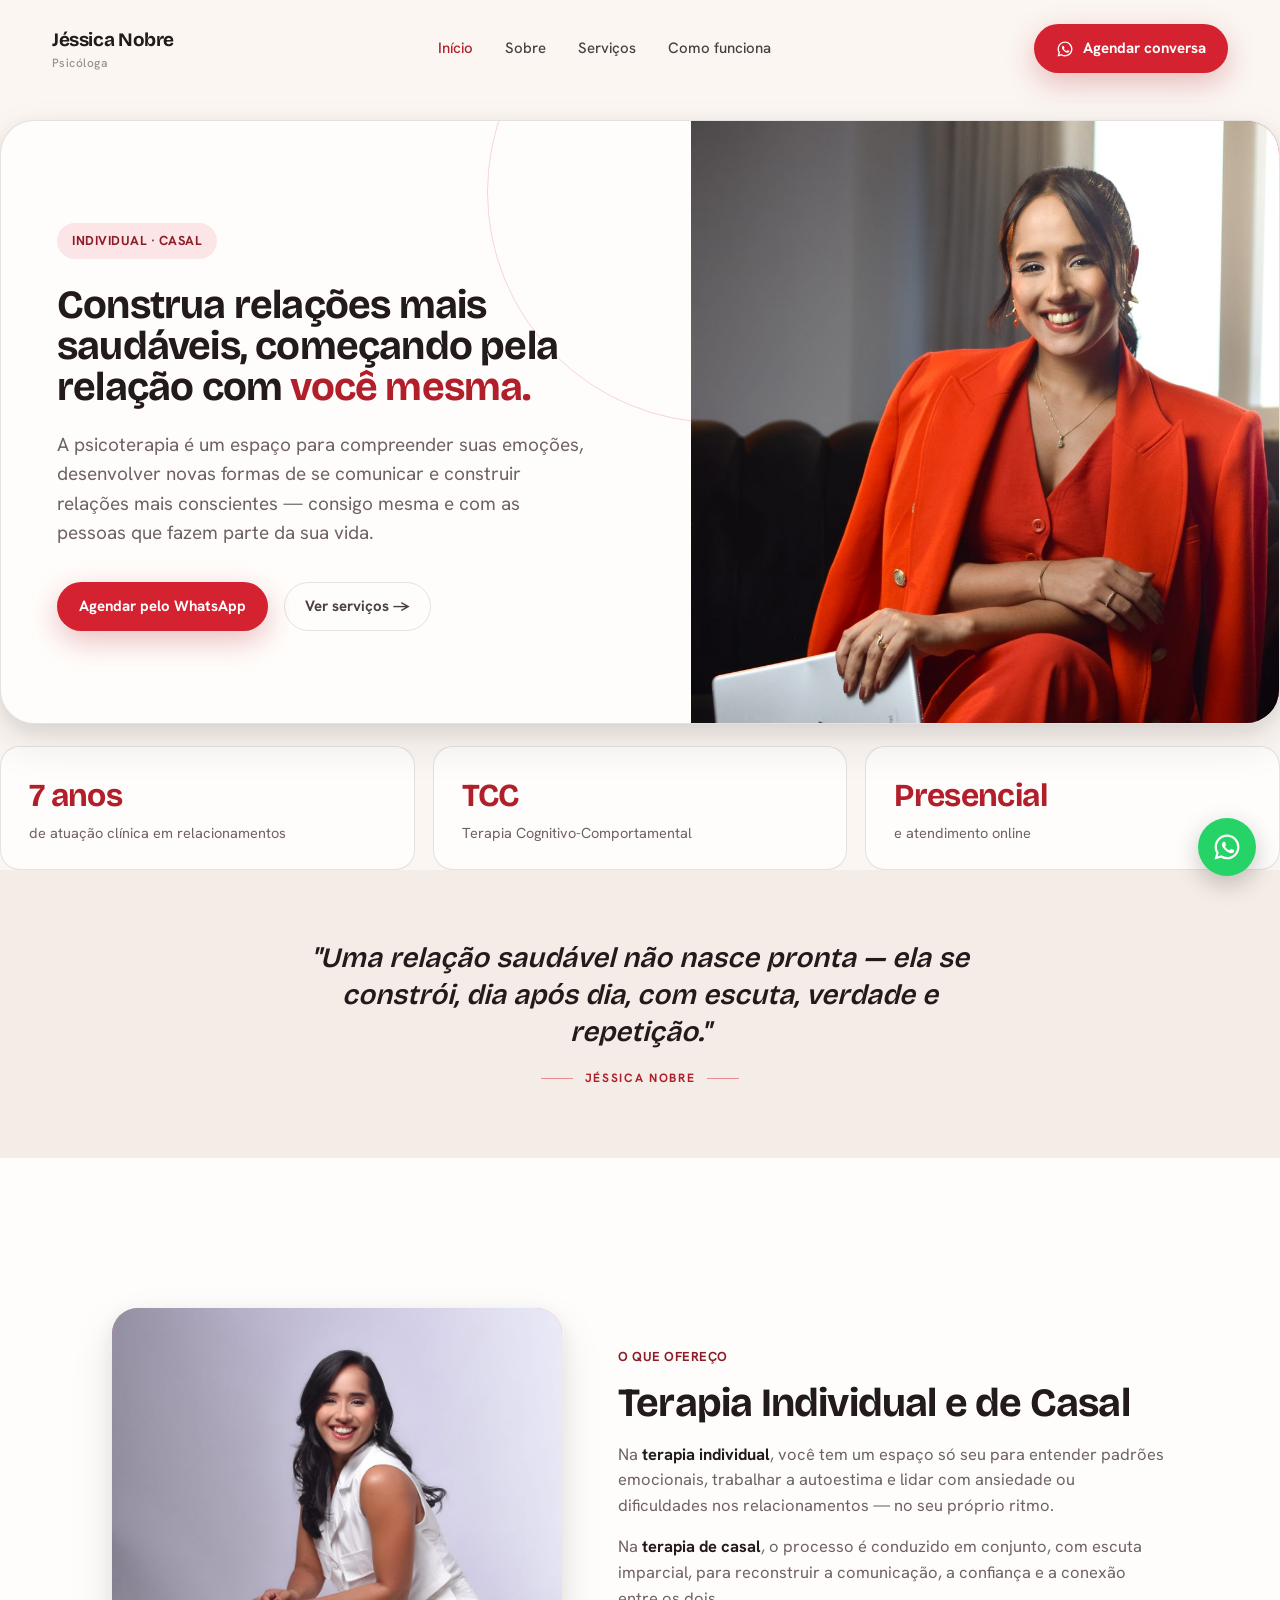
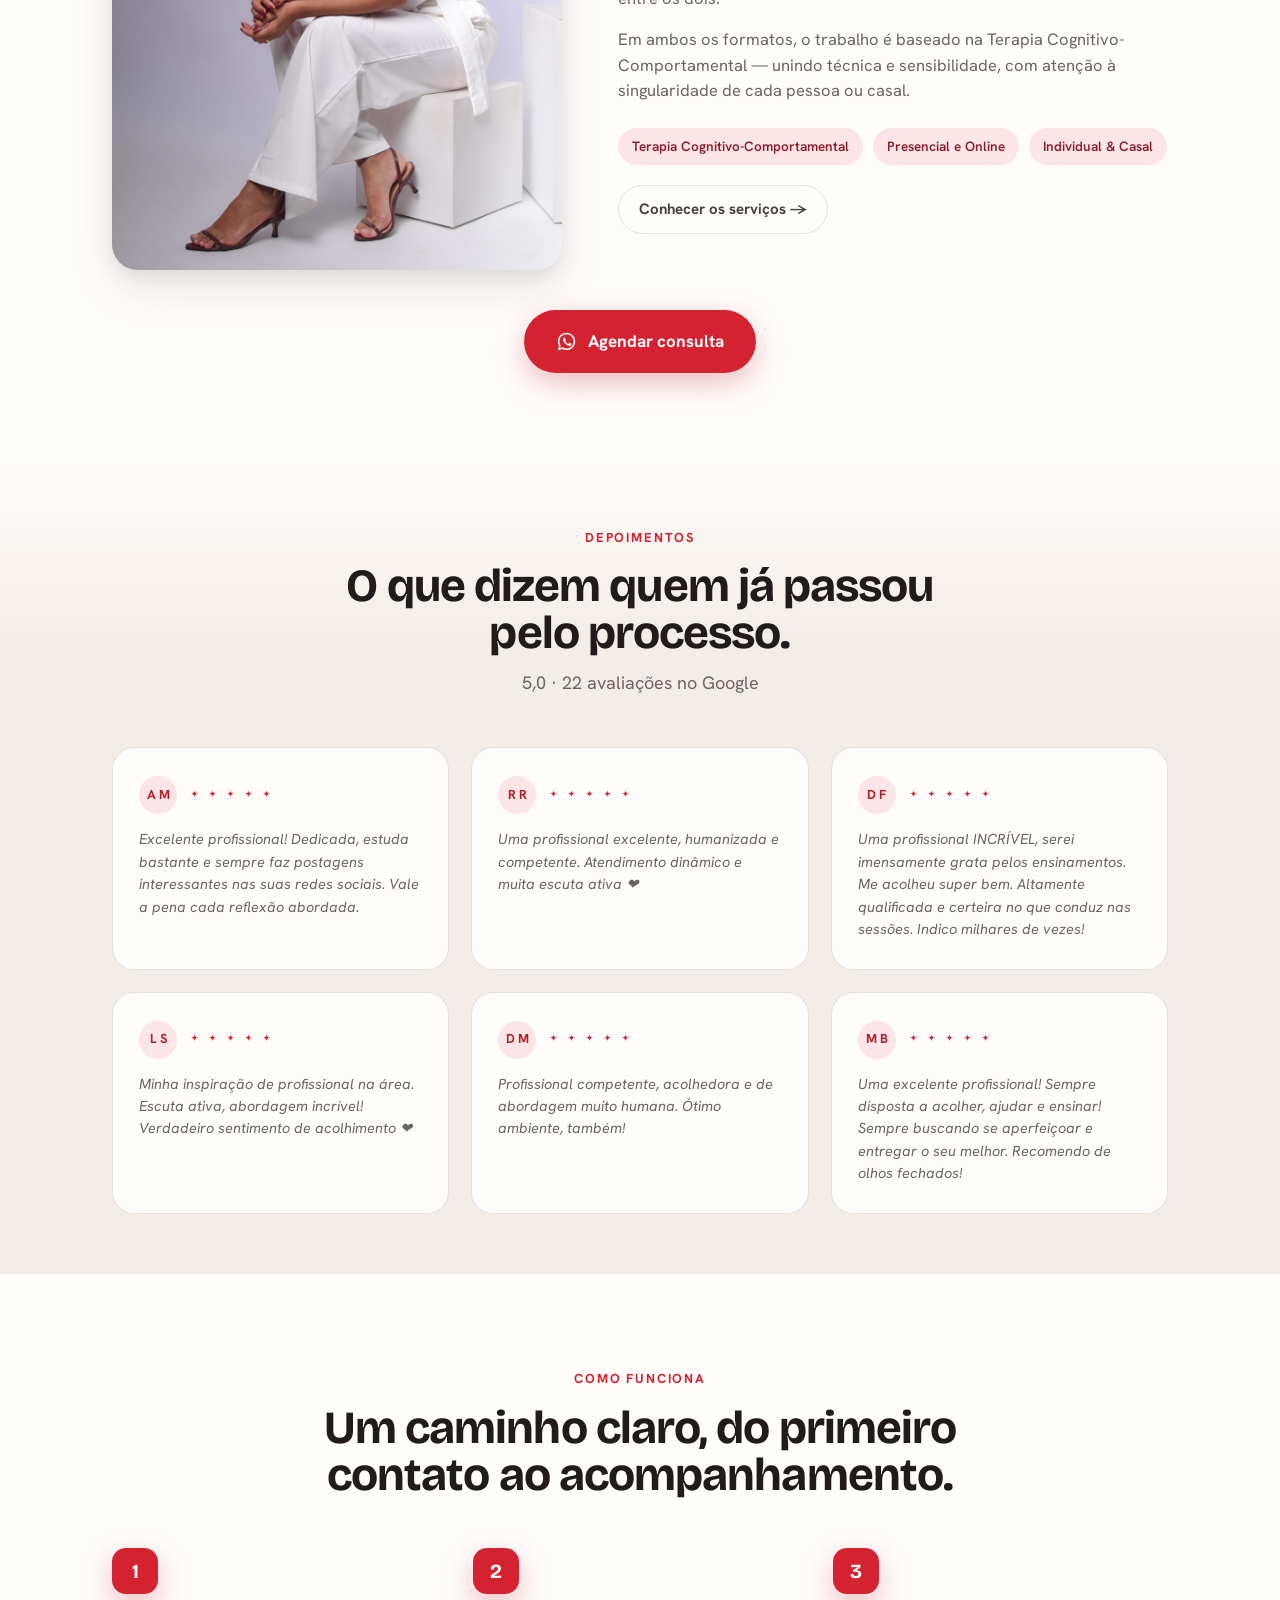
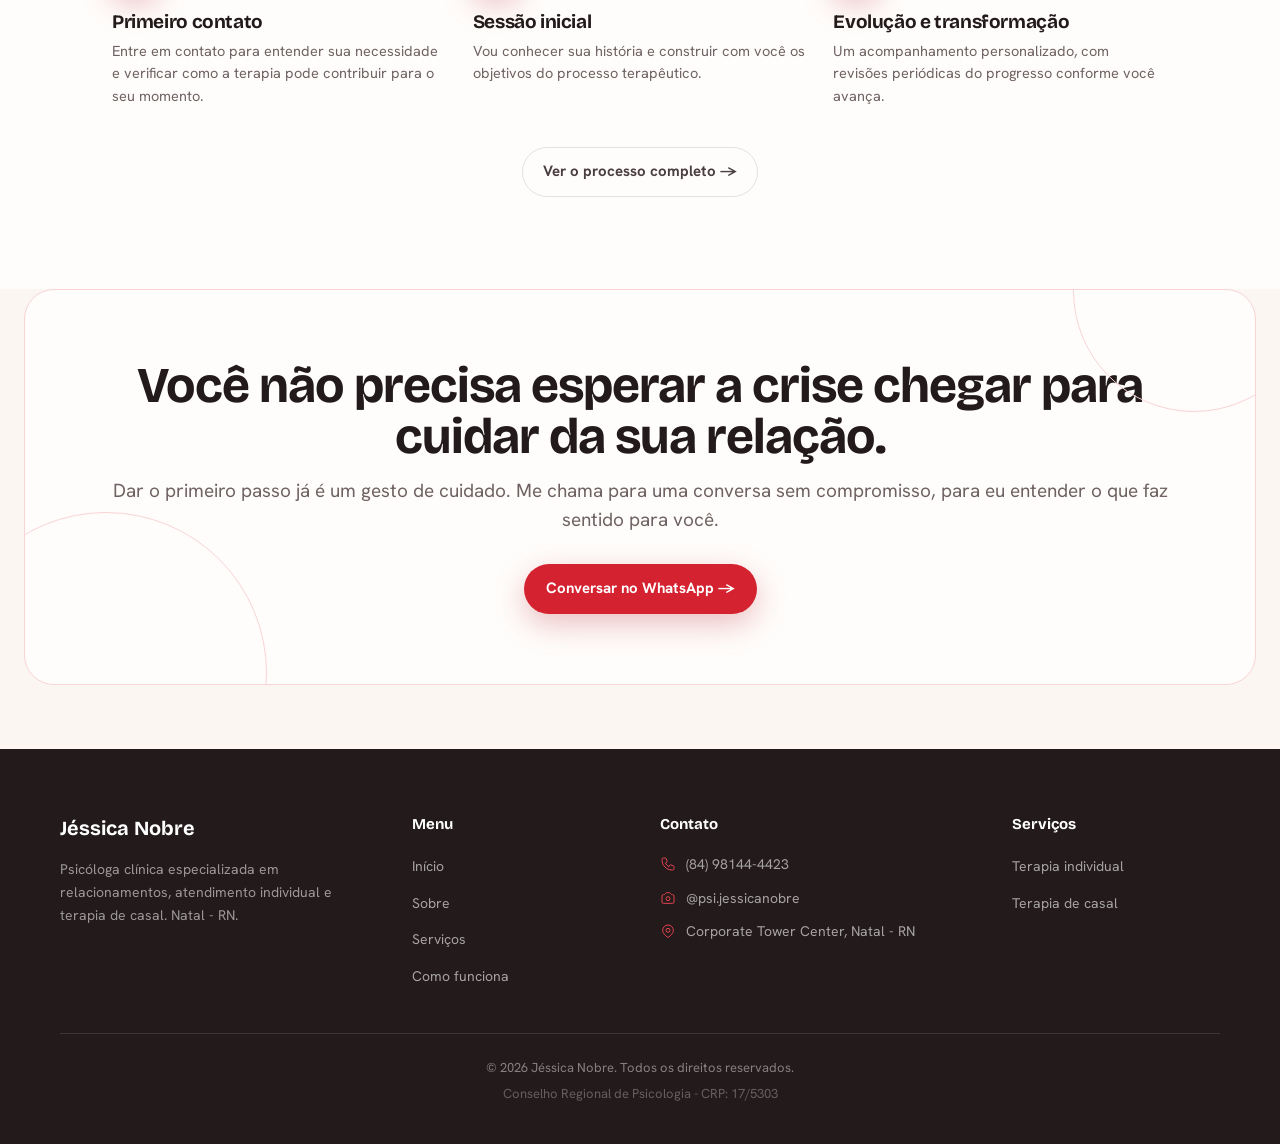
==== commit a2347655: "Atualiza texto do hero da Home e corrige exposicao do .git no deploy - Novo titulo e subtitulo focad" ====
--- a/index.html
+++ b/index.html
@@ -40,8 +40,8 @@
   <div class="hero-inner">
     <div class="hero-l">
       <span class="eyebrow">Individual · Casal</span>
-      <h1>Relações que voltam a <em>fazer sentido.</em></h1>
-      <p>Psicologia com base na TCC — um espaço seguro para mulheres e casais que querem entender seus padrões, melhorar a comunicação e construir vínculos mais saudáveis.</p>
+      <h1>Construa relações mais saudáveis, começando pela relação com <em>você mesma.</em></h1>
+      <p>A psicoterapia é um espaço para compreender suas emoções, desenvolver novas formas de se comunicar e construir relações mais conscientes — consigo mesma e com as pessoas que fazem parte da sua vida.</p>
       <div class="hero-cta">
         <a class="btn-wa" href="https://wa.me/5584981444423?text=Ol%C3%A1%2C%20J%C3%A9ssica%21%20Gostaria%20de%20agendar%20uma%20conversa." target="_blank" rel="noopener noreferrer">Agendar pelo WhatsApp</a>
         <a class="ghost" href="servicos.html">Ver serviços →</a>
--- a/style.css
+++ b/style.css
@@ -120,7 +120,7 @@
   white-space: nowrap;
 }
 .sec-head .eyebrow, .about .eyebrow { background: none; padding: 0; }
-.hero h1 { font-size: 68px; margin: 26px 0 22px; text-wrap: balance; }
+.hero h1 { font-size: 40px; margin: 26px 0 22px; text-wrap: balance; }
 .hero h1 em { font-style: normal; color: var(--red-600); }
 .hero p { font-size: 19px; color: var(--muted); max-width: 28em; margin: 0 0 34px; }
 .hero-cta { display: flex; align-items: center; gap: 16px; flex-wrap: wrap; }
@@ -333,7 +333,7 @@
   .hero-inner { grid-template-columns: 1fr; margin: 0 16px; min-height: 0; }
   .hero-l { align-self: auto; }
   .hero-l { padding: 44px 28px 36px; }
-  .hero h1 { font-size: 42px; }
+  .hero h1 { font-size: 30px; }
   .hero p { font-size: 17px; }
   .hero-photo { height: 260px; min-height: 260px; }
   .hero-inner .hero-photo { position: relative; grid-column: auto; grid-row: auto; inset: auto; height: 260px; min-height: 260px; }
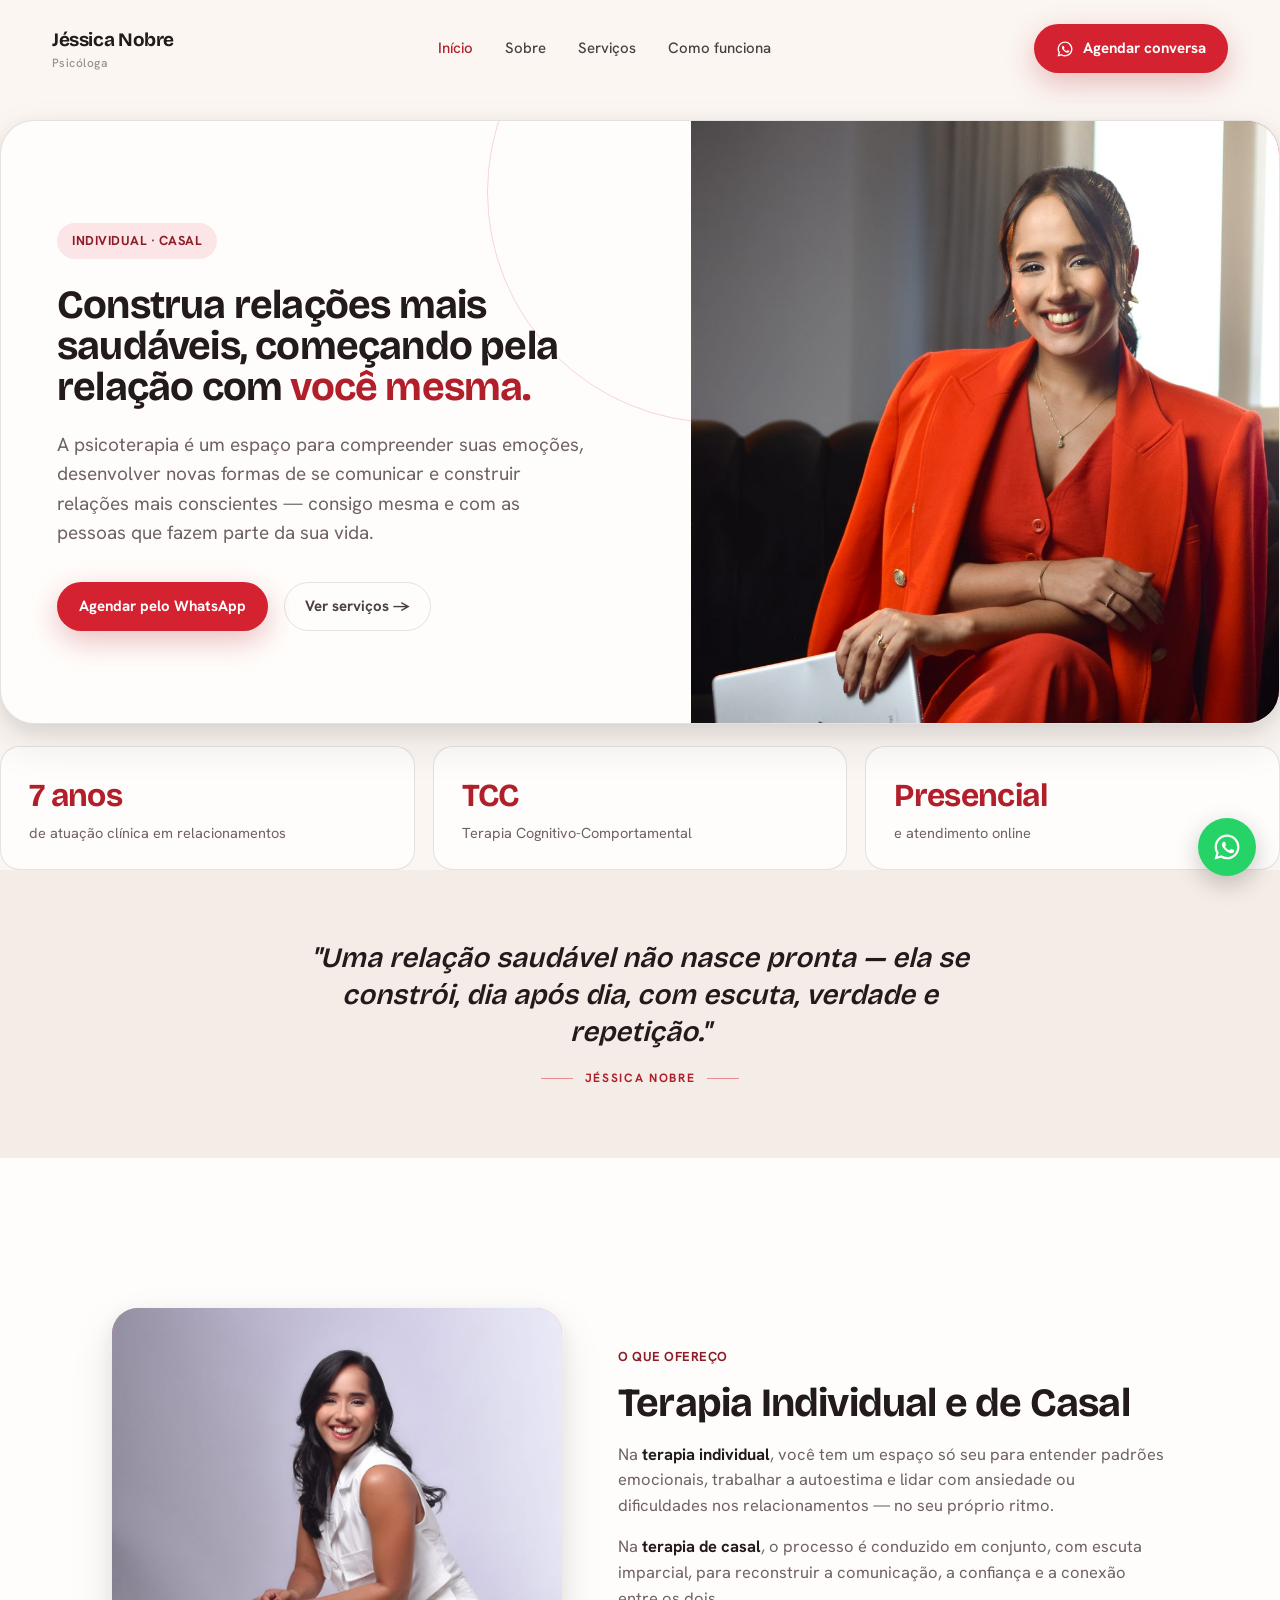
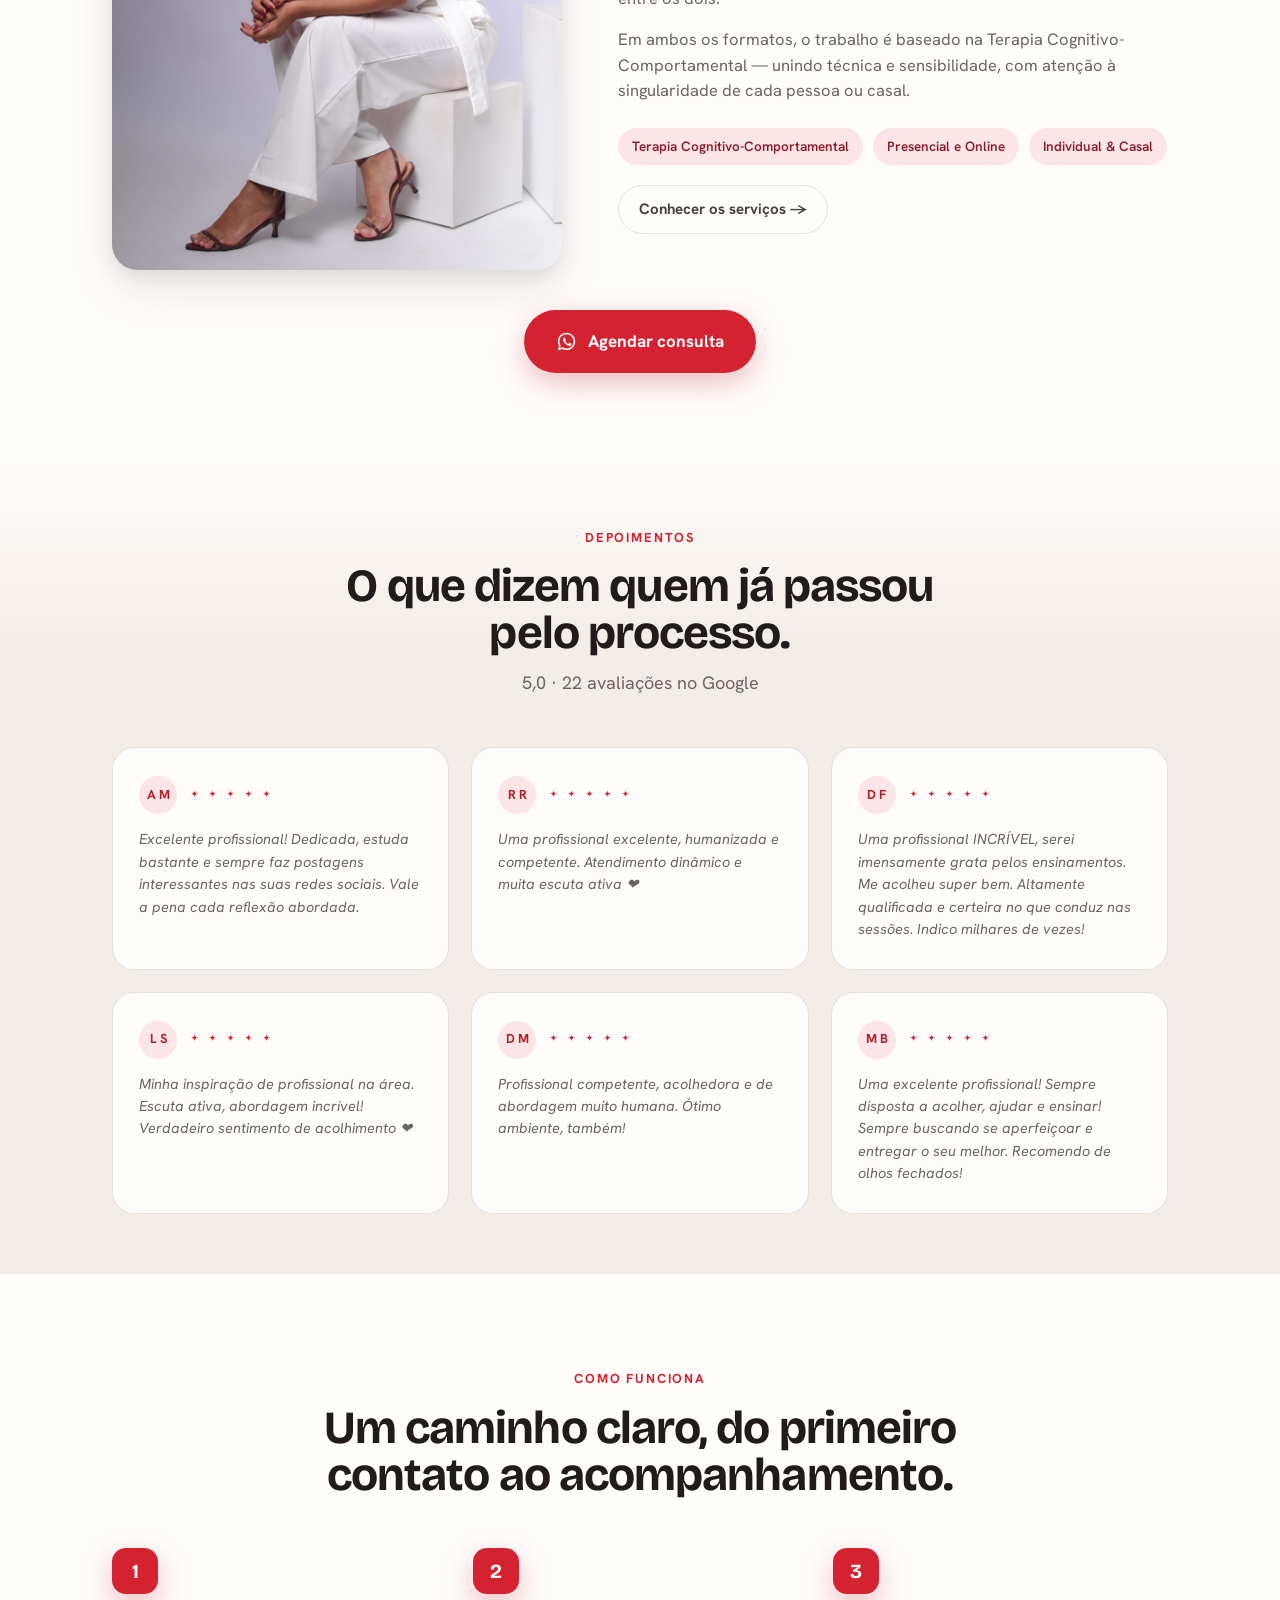
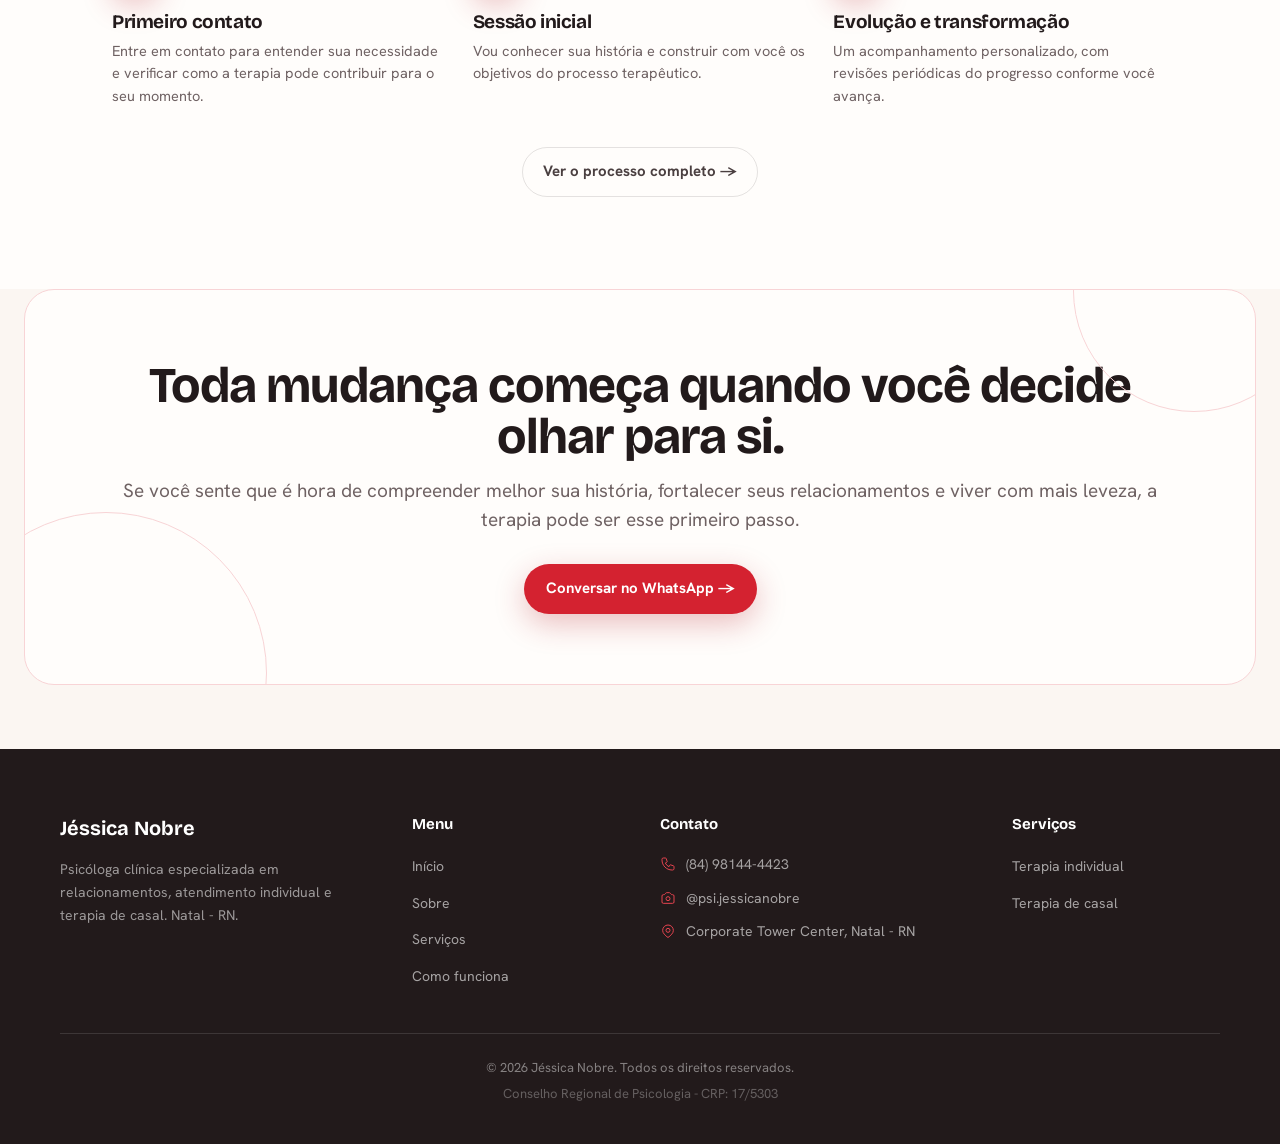
==== commit d75c1215: "Atualiza texto do CTA final em todas as paginas" ====
--- a/index.html
+++ b/index.html
@@ -213,8 +213,8 @@
 </section>
 
 <section class="cta">
-  <h2>Você não precisa esperar a crise chegar para cuidar da sua relação.</h2>
-  <p>Dar o primeiro passo já é um gesto de cuidado. Me chama para uma conversa sem compromisso, para eu entender o que faz sentido para você.</p>
+  <h2>Toda mudança começa quando você decide olhar para si.</h2>
+  <p>Se você sente que é hora de compreender melhor sua história, fortalecer seus relacionamentos e viver com mais leveza, a terapia pode ser esse primeiro passo.</p>
   <a class="btn-wa" href="https://wa.me/5584981444423?text=Ol%C3%A1%2C%20J%C3%A9ssica%21%20Gostaria%20de%20agendar%20uma%20conversa." target="_blank" rel="noopener noreferrer">Conversar no WhatsApp →</a>
 </section>
 
